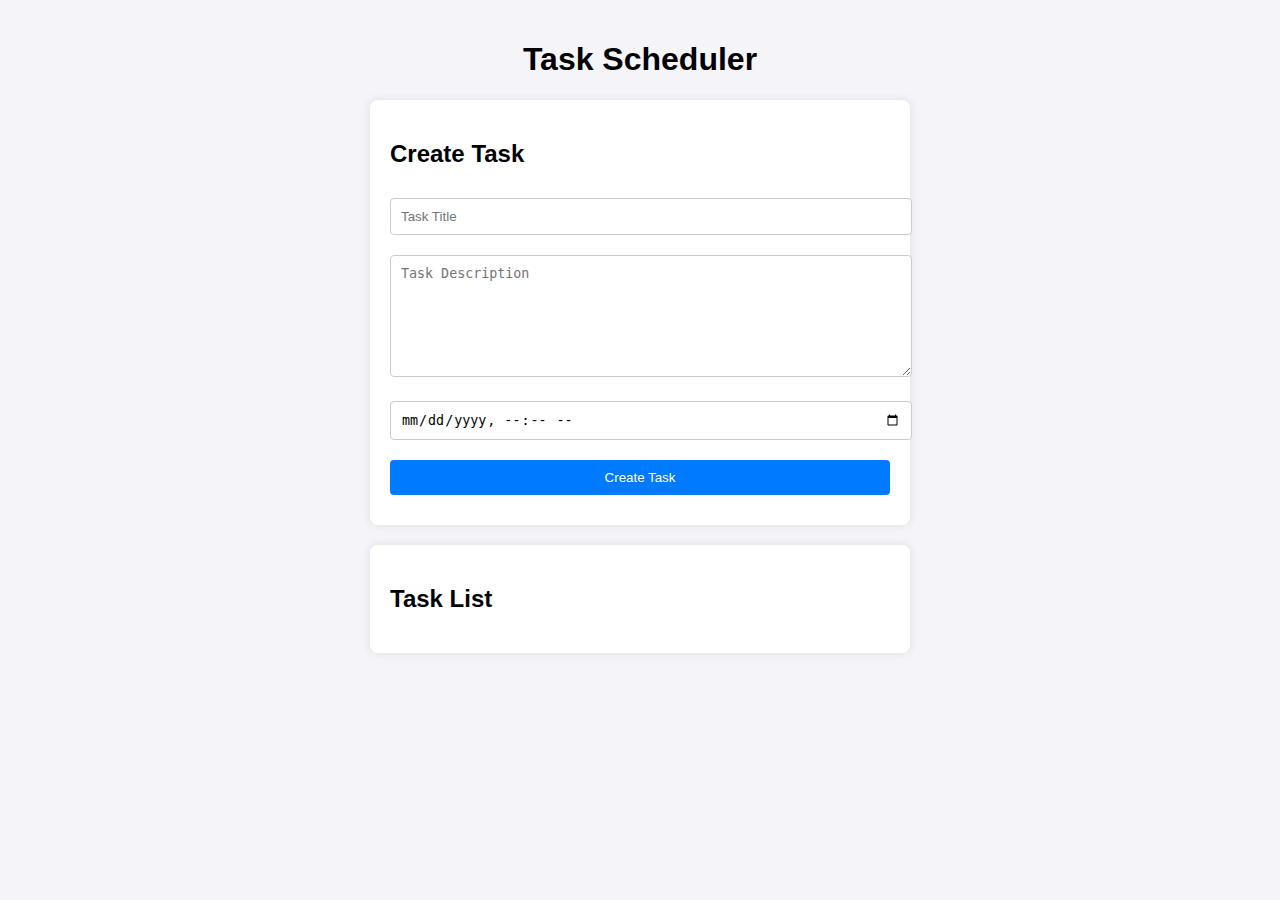
==== Frontend/index.html @ 25f390d2 "first commit" ====
<!DOCTYPE html>
<html lang="en">
<head>
  <meta charset="UTF-8">
  <meta name="viewport" content="width=device-width, initial-scale=1.0">
  <title>Task Scheduler</title>
  <link rel="stylesheet" href="style.css">
</head>
<body>

  <h1>Task Scheduler</h1>

  <div class="task-form">
    <h2 id="form-title">Create Task</h2>
    <form id="task-form">
      <input type="text" id="title" placeholder="Task Title" required />
      <textarea id="description" placeholder="Task Description"></textarea>
      <input type="datetime-local" id="due-date" required />
      <button type="submit" id="submit-button">Create Task</button>
    </form>
  </div>
  

  <div id="task-list">
    <h2>Task List</h2>
    <ul id="tasks">
      <!-- Tasks will appear here -->
    </ul>
  </div>

  <script src="app.js"></script>
</body>
</html>
---- Frontend/style.css ----
body {
    font-family: Arial, sans-serif;
    margin: 0;
    padding: 20px;
    background-color: #f4f4f9;
  }
  
  h1 {
    text-align: center;
  }
  
  .task-form, #task-list {
    margin: 20px auto;
    max-width: 500px;
    padding: 20px;
    border-radius: 8px;
    background-color: white;
    box-shadow: 0 0 10px rgba(0, 0, 0, 0.1);
  }
  
  input, textarea, button {
    width: 100%;
    padding: 10px;
    margin: 10px 0;
    border-radius: 4px;
    border: 1px solid #ccc;
  }
  
  textarea {
    height: 100px;
  }
  
  button {
    background-color: #007bff;
    color: white;
    border: none;
  }
  
  button:hover {
    background-color: #0056b3;
  }
  
  #tasks {
    list-style-type: none;
    padding: 0;
  }
  
  #tasks li {
    background-color: #f9f9f9;
    margin: 10px 0;
    padding: 10px;
    border-radius: 4px;
    border: 1px solid #ddd;
  }
  
  .task-actions {
    display: flex;
    gap: 10px;
  }
  
  .task-actions button {
    background-color: #28a745;
    color: white;
    border: none;
  }
  
  .task-actions button:hover {
    background-color: #218838;
  }
  
  .snooze-button {
    background-color: #ffc107;
  }
  
  .snooze-button:hover {
    background-color: #e0a800;
  }
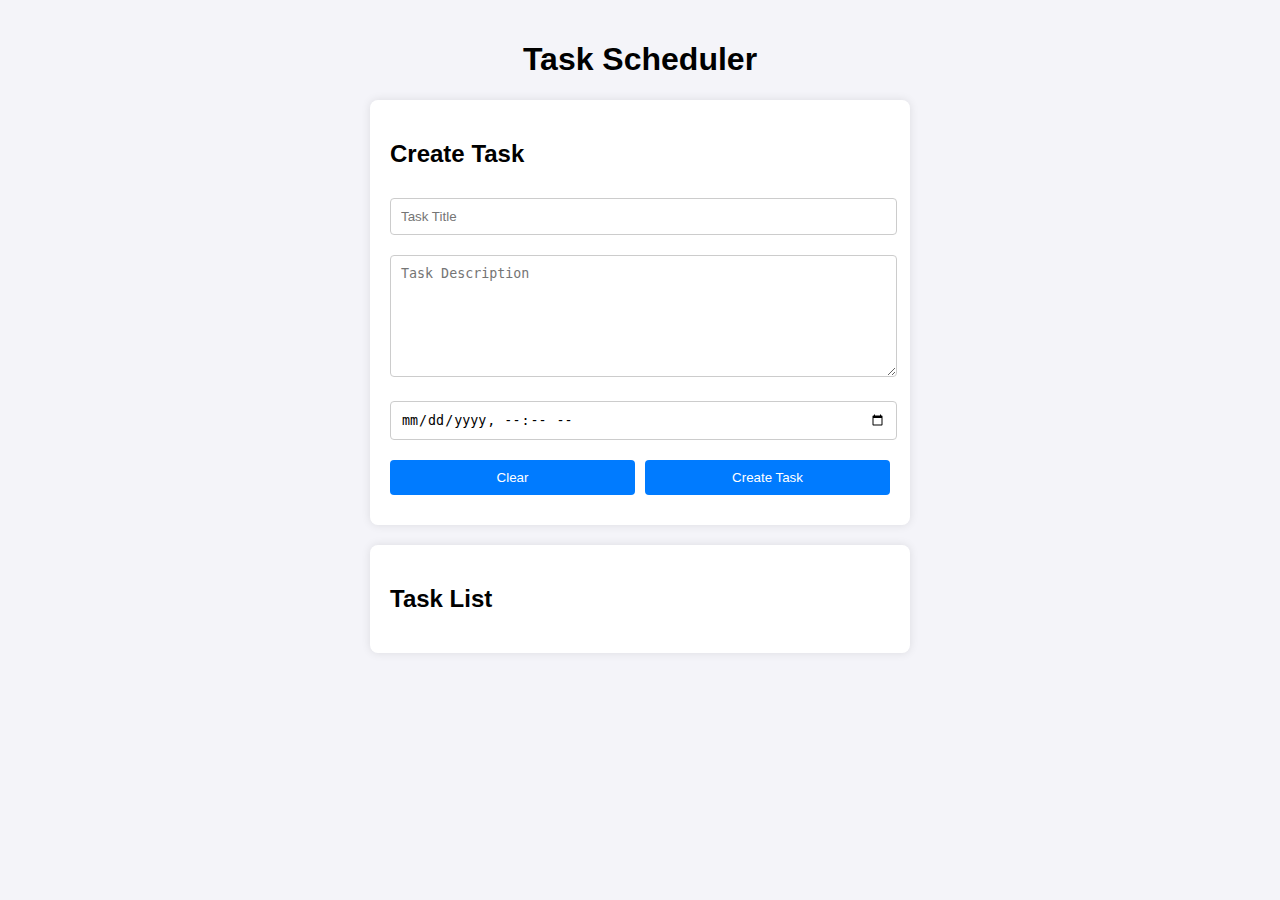
==== commit 17221e93: ""Added reminder feature with cron job, updated task data, and modified frontend to display reminders" ====
--- a/Frontend/index.html
+++ b/Frontend/index.html
@@ -16,7 +16,10 @@
       <input type="text" id="title" placeholder="Task Title" required />
       <textarea id="description" placeholder="Task Description"></textarea>
       <input type="datetime-local" id="due-date" required />
-      <button type="submit" id="submit-button">Create Task</button>
+      <div style="display: flex; ">
+        <button type="reset" style="margin-right: 10px;" id="reset">Clear</button>
+        <button type="submit" id="submit-button">Create Task</button>
+      </div>
     </form>
   </div>
   
--- a/Frontend/style.css
+++ b/Frontend/style.css
@@ -19,7 +19,7 @@
   }
   
   input, textarea, button {
-    width: 100%;
+    width: 97%;
     padding: 10px;
     margin: 10px 0;
     border-radius: 4px;
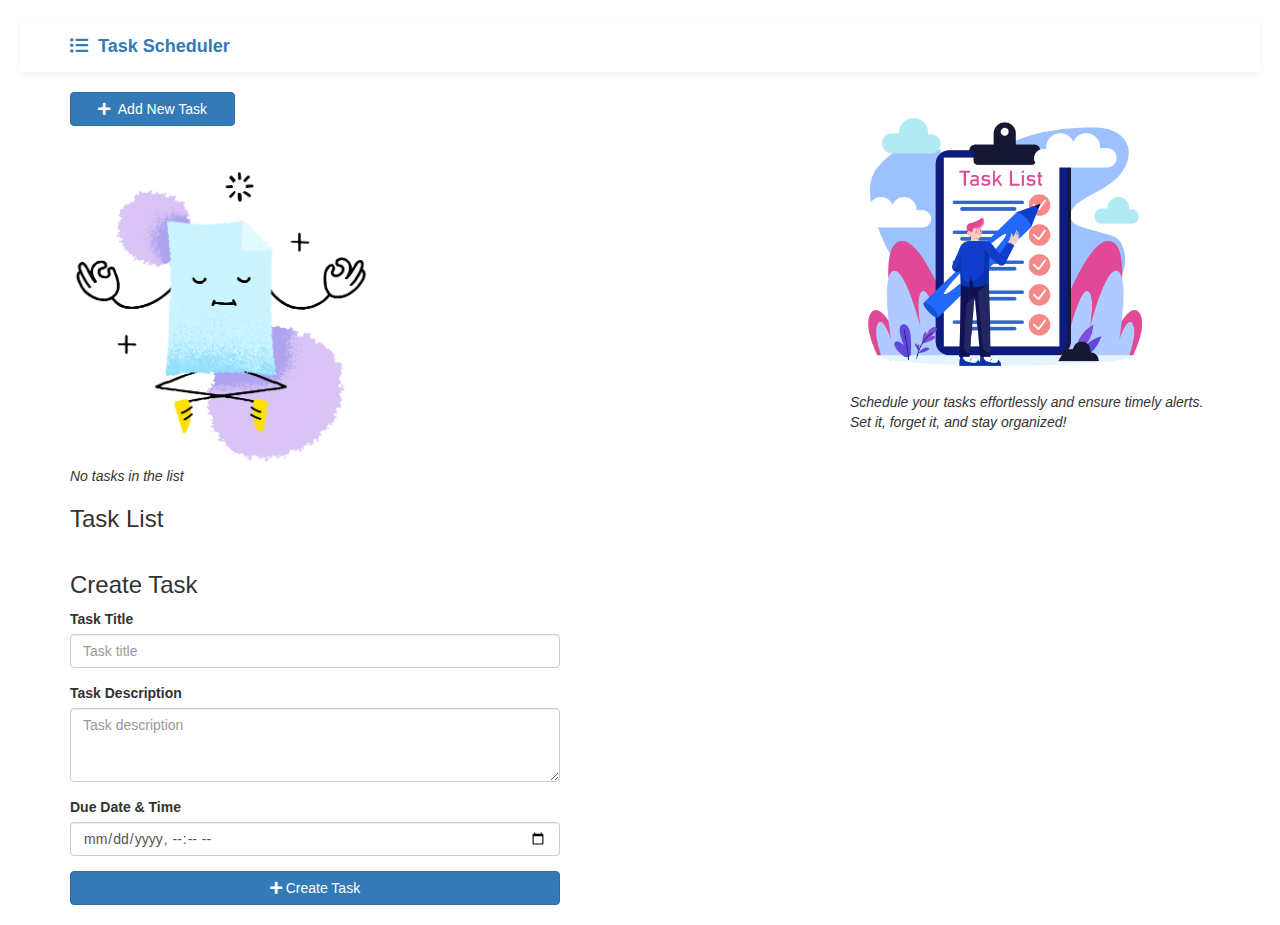
==== commit 88801082: "updated" ====
--- a/Frontend/index.html
+++ b/Frontend/index.html
@@ -5,31 +5,147 @@
   <meta name="viewport" content="width=device-width, initial-scale=1.0">
   <title>Task Scheduler</title>
   <link rel="stylesheet" href="style.css">
+  <link rel="stylesheet" href="https://maxcdn.bootstrapcdn.com/bootstrap/3.4.1/css/bootstrap.min.css">
+  <script src="https://ajax.googleapis.com/ajax/libs/jquery/3.7.1/jquery.min.js"></script>
+  <script src="https://maxcdn.bootstrapcdn.com/bootstrap/3.4.1/js/bootstrap.min.js"></script>
+  <link rel="preconnect" href="https://fonts.googleapis.com">
+  <link rel="preconnect" href="https://fonts.gstatic.com" crossorigin>
+  <link href="https://fonts.googleapis.com/css2?family=Poppins&display=swap" rel="stylesheet">
+  <link href="album.css" rel="stylesheet">
+  <link rel="stylesheet" href="https://cdnjs.cloudflare.com/ajax/libs/font-awesome/5.15.3/css/all.min.css" />
+  <script>
+    function addNewTaskClick() {
+  document.getElementById("create-task-section").style.display = "block";
+  document.getElementById("list-tasks-section").style.display = "none";
+  document.getElementById("empty-task-section").style.display = "none";
+};
+function hideNewTask() {
+  document.getElementById("create-task-section").style.display = "none";
+  document.getElementById("list-tasks-section").style.display = "block";
+};
+  </script>
 </head>
 <body>
+  <header>
+    <div class="collapse bg-dark" id="navbarHeader">
+      <div class="container">
+        <div class="row">
+          <div class="col-sm-8 col-md-7 py-4">
+            <h4 class="text-white">About</h4>
+            <p class="text-muted">Add some information about the album below, the author, or any other background context. Make it a few sentences long so folks can pick up some informative tidbits. Then, link them off to some social networking sites or contact information.</p>
+          </div>
+          <div class="col-sm-4 offset-md-1 py-4">
+            <h4 class="text-white">Contact</h4>
+            <ul class="list-unstyled">
+              <li><a href="#" class="text-white">Follow on Twitter</a></li>
+              <li><a href="#" class="text-white">Like on Facebook</a></li>
+              <li><a href="#" class="text-white">Email me</a></li>
+            </ul>
+          </div>
+        </div>
+      </div>
+    </div>
+    <div class="navbar navbar-dark bg-dark box-shadow">
+      <div class="container d-flex justify-content-between">
 
-  <h1>Task Scheduler</h1>
+        <a href="#" class="navbar-brand d-flex align-items-center">
+          <i class="fas fa-list-ul"></i>&nbsp;
+          <strong>Task Scheduler</strong>
+          <!-- <svg xmlns="http://www.w3.org/2000/svg" width="20" height="20" viewBox="0 0 24 24" fill="none" stroke="currentColor" stroke-width="2" stroke-linecap="round" stroke-linejoin="round" class="mr-2"><path d="M23 19a2 2 0 0 1-2 2H3a2 2 0 0 1-2-2V8a2 2 0 0 1 2-2h4l2-3h6l2 3h4a2 2 0 0 1 2 2z"></path><circle cx="12" cy="13" r="4"></circle></svg> -->
 
+        </a>
+        <!-- <button class="navbar-toggler" type="button" data-toggle="collapse" data-target="#navbarHeader" aria-controls="navbarHeader" aria-expanded="false" aria-label="Toggle navigation">
+          <span class="navbar-toggler-icon"></span>
+        </button> -->
+      </div>
+    </div>
+  </header>
+
+
+<!--
   <div class="task-form">
     <h2 id="form-title">Create Task</h2>
     <form id="task-form">
-      <input type="text" id="title" placeholder="Task Title" required />
+      <input type="text" class="form-control" id="title" placeholder="Task Title" required />
       <textarea id="description" placeholder="Task Description"></textarea>
       <input type="datetime-local" id="due-date" required />
-      <div style="display: flex; ">
-        <button type="reset" style="margin-right: 10px;" id="reset">Clear</button>
-        <button type="submit" id="submit-button">Create Task</button>
+      <button type="submit" id="submit-button">Create Task</button>
+    </form>
+  </div> -->
+
+   <div class="container">
+    <div class="row">
+      <div class="col-md-8 border">
+        <div class="row">
+          <div class="col-md-3">
+            <button  type="button" id="add-new-task" class="btn btn-primary"
+            onclick="addNewTaskClick()"><i class="fas fa-plus"></i>&nbsp;&nbsp;Add New Task</button>
+          </div>
+        </div>
+        <div class="row">
+          <div class="col-md-12 mt-2">
+            <div id="empty-task-section">
+              <br> <br>
+            <img src="images/emptylist.png" alt="Description of image"  height="300">
+            <div class="mt-2 align-items-center"><i>No tasks in the list</i></div>
+          </div>
+            <div id="list-tasks-section">
+              <h1 class="h3 mb-3 font-weight-normal">Task List</h1>
+              <div class="row">
+                <div class="col-md-12">
+              <ul id="tasks">
+                <!-- Tasks will appear here -->
+              </ul>
+              </div>              
+            </div>
+            </div>
+
+            <div id="create-task-section">
+              <h1 id="form-title" class="h3 mb-3 font-weight-normal">Create Task</h1>
+              <div class="row">                
+                <div class="col-md-8">
+                  <form id="task-form" >
+                    <div class="form-group">
+                      <label for="title">Task Title</label>
+                      <input type="text" class="form-control" id="title" placeholder="Task title" required />
+                    </div>
+                    <div class="form-group">
+                      <label for="description">Task Description</label>
+                      <textarea id="description" class="form-control"  rows="3" placeholder="Task description"></textarea>
+                    </div>
+                    <div class="form-group">
+                      <label for="due-date">Due Date & Time</label>
+                      <input type="datetime-local" class="form-control" id="due-date" required />                      
+                    </div>
+                    <button type="submit" id="submit-button" class="btn btn-primary">
+                      <i class="fas fa-plus"></i>&nbsp;Create Task</button>
+                  </form>
+                </div>                
+              </div>
+            </div>
+
+          </div>
+          </div>
+          </div>
+          <div class="col-md-4 border">
+            <div>
+            <img src="images/tasklist.png" alt="Description of image"  height="300">
+          </div>
+          <div>
+            <I>Schedule your tasks effortlessly and ensure timely alerts. Set it, forget it, and stay organized!</I>
+          </div>
+          </div>
+        </div>
       </div>
-    </form>
-  </div>
-  
+    
+      </div>
 
-  <div id="task-list">
-    <h2>Task List</h2>
-    <ul id="tasks">
-      <!-- Tasks will appear here -->
-    </ul>
-  </div>
+      
+  <!-- </div> -->
+
+
+  <!-- <div id="task-list"> -->
+    <!-- <h2>Task List</h2> -->
 
   <script src="app.js"></script>
 </body>
--- a/Frontend/style.css
+++ b/Frontend/style.css
@@ -6,10 +6,10 @@
   }
   
   h1 {
-    text-align: center;
+    text-align: left;
   }
   
-  .task-form, #task-list {
+  .task-form{
     margin: 20px auto;
     max-width: 500px;
     padding: 20px;
@@ -19,7 +19,7 @@
   }
   
   input, textarea, button {
-    width: 97%;
+    width: 100%;
     padding: 10px;
     margin: 10px 0;
     border-radius: 4px;
@@ -29,16 +29,16 @@
   textarea {
     height: 100px;
   }
-  
+/*   
   button {
     background-color: #007bff;
     color: white;
     border: none;
-  }
+  } */
   
-  button:hover {
+  /* button:hover {
     background-color: #0056b3;
-  }
+  } */
   
   #tasks {
     list-style-type: none;
@@ -75,4 +75,7 @@
   .snooze-button:hover {
     background-color: #e0a800;
   }
+  
+
+
   --- a/Frontend/album.css
+++ b/Frontend/album.css
@@ -0,0 +1,39 @@
+:root {
+    --jumbotron-padding-y: 3rem;
+  }
+  
+  .jumbotron {
+    padding-top: var(--jumbotron-padding-y);
+    padding-bottom: var(--jumbotron-padding-y);
+    margin-bottom: 0;
+    background-color: #fff;
+  }
+  @media (min-width: 768px) {
+    .jumbotron {
+      padding-top: calc(var(--jumbotron-padding-y) * 2);
+      padding-bottom: calc(var(--jumbotron-padding-y) * 2);
+    }
+  }
+  
+  .jumbotron p:last-child {
+    margin-bottom: 0;
+  }
+  
+  .jumbotron-heading {
+    font-weight: 300;
+  }
+  
+  .jumbotron .container {
+    max-width: 40rem;
+  }
+  
+  footer {
+    padding-top: 3rem;
+    padding-bottom: 3rem;
+  }
+  
+  footer p {
+    margin-bottom: .25rem;
+  }
+  
+  .box-shadow { box-shadow: 0 .25rem .75rem rgba(0, 0, 0, .05); }